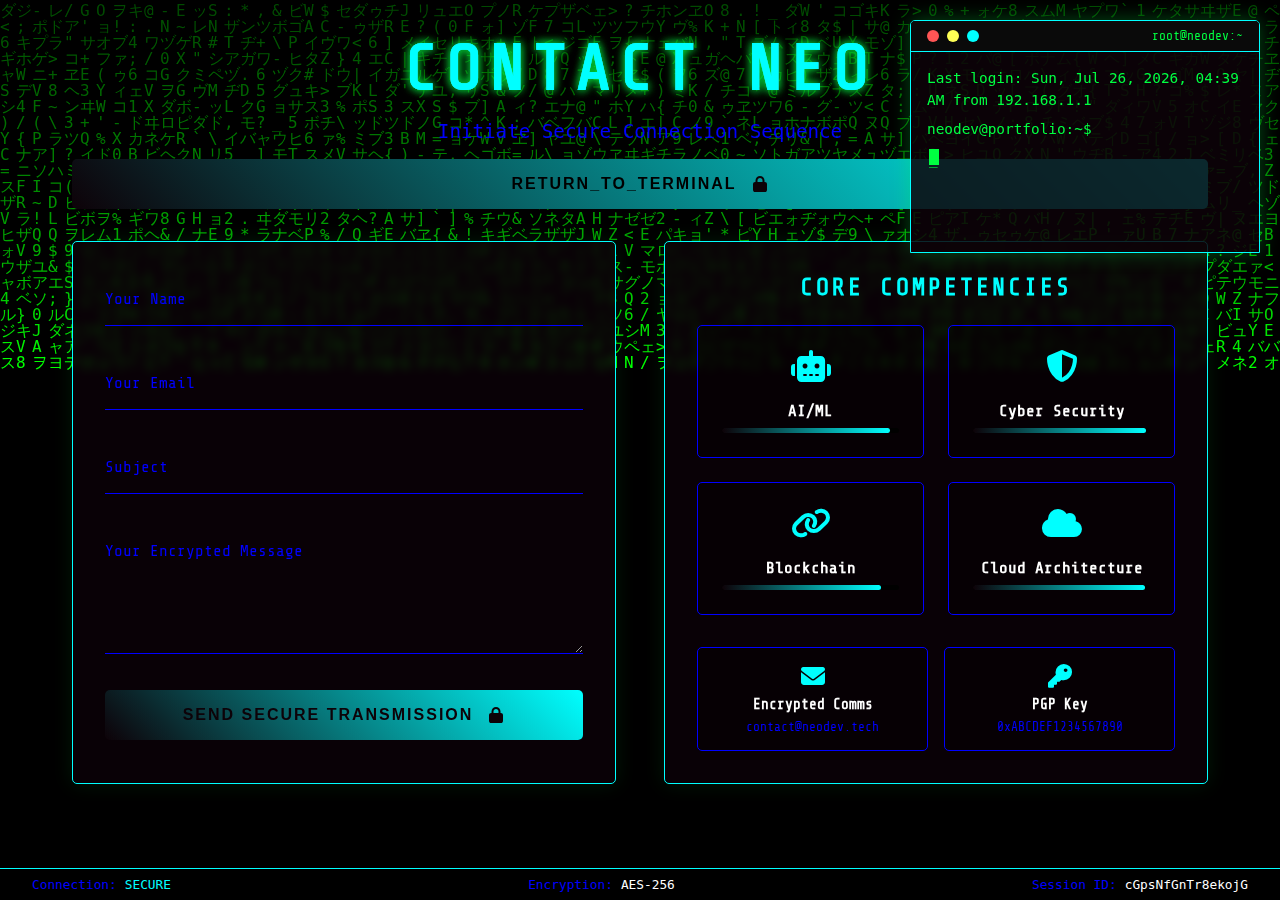
==== contact.html @ 97af91e7 "My personal portfolio" ====
<!DOCTYPE html>
<html lang="en">
<head>
    <meta charset="UTF-8">
    <meta name="viewport" content="width=device-width, initial-scale=1.0">
    <title>Contact | NeoDev - Billion Dollar Tech Portfolio</title>
    <link rel="stylesheet" href="https://cdnjs.cloudflare.com/ajax/libs/font-awesome/6.4.0/css/all.min.css">
    <link rel="stylesheet" href="contact.css">
</head>
<body>
    <div class="matrix-background"></div>
    
    <div class="terminal-decoration">
        <div class="terminal-header">
            <div class="terminal-buttons">
                <span class="terminal-btn red"></span>
                <span class="terminal-btn yellow"></span>
                <span class="terminal-btn green"></span>
            </div>
            <span class="terminal-title">root@neodev:~</span>
        </div>
        <div class="terminal-content">
            <div class="terminal-line">Last login: <span id="terminal-date"></span> from 192.168.1.1</div>
            <div class="terminal-line">neodev@portfolio:~$ <span class="typing" data-text="initiate_contact_sequence.sh --secure --encrypted"></span></div>
            <div class="terminal-line blinking-cursor">_</div>
        </div>
    </div>

    <div class="container">
        <header class="header">
            <h1 class="glitch" data-text="CONTACT NEO">CONTACT NEO</h1>
            <p class="subtitle">Initiate Secure Connection Sequence</p>
            <button type="submit" class="submit-btn">
                <a href="index.html" style="color: black; text-decoration:none;"><span>RETURN_TO_TERMINAL</span></a>
                <i class="fas fa-lock"></i>
            </button>
        </header>

        <div class="contact-grid">
            <div class="contact-form">
                <form id="contactForm">
                    <div class="input-group">
                        <input type="text" id="name" required>
                        <label for="name">Your Name</label>
                        <div class="underline"></div>
                    </div>
                    <div class="input-group">
                        <input type="email" id="email" required>
                        <label for="email">Your Email</label>
                        <div class="underline"></div>
                    </div>
                    <div class="input-group">
                        <input type="text" id="subject" required>
                        <label for="subject">Subject</label>
                        <div class="underline"></div>
                    </div>
                    <div class="input-group">
                        <textarea id="message" rows="5" required></textarea>
                        <label for="message">Your Encrypted Message</label>
                        <div class="underline"></div>
                    </div>
                    <button type="submit" class="submit-btn">
                        <span>Send Secure Transmission</span>
                        <i class="fas fa-lock"></i>
                    </button>
                </form>
            </div>

            <div class="skills-section">
                <h2 class="skills-title">Core Competencies</h2>
                <div class="skills-grid">
                    <div class="skill-card" data-skill="ai">
                        <div class="skill-icon">
                            <i class="fas fa-robot"></i>
                        </div>
                        <h3>AI/ML</h3>
                        <div class="skill-bar">
                            <div class="skill-progress" style="width: 95%"></div>
                        </div>
                    </div>
                    <div class="skill-card" data-skill="cyber">
                        <div class="skill-icon">
                            <i class="fas fa-shield-alt"></i>
                        </div>
                        <h3>Cyber Security</h3>
                        <div class="skill-bar">
                            <div class="skill-progress" style="width: 98%"></div>
                        </div>
                    </div>
                    <div class="skill-card" data-skill="blockchain">
                        <div class="skill-icon">
                            <i class="fas fa-link"></i>
                        </div>
                        <h3>Blockchain</h3>
                        <div class="skill-bar">
                            <div class="skill-progress" style="width: 90%"></div>
                        </div>
                    </div>
                    <div class="skill-card" data-skill="cloud">
                        <div class="skill-icon">
                            <i class="fas fa-cloud"></i>
                        </div>
                        <h3>Cloud Architecture</h3>
                        <div class="skill-bar">
                            <div class="skill-progress" style="width: 97%"></div>
                        </div>
                    </div>
                </div>

                <div class="contact-info">
                    <div class="info-card">
                        <i class="fas fa-envelope"></i>
                        <h4>Encrypted Comms</h4>
                        <p>contact@neodev.tech</p>
                    </div>
                    <div class="info-card">
                        <i class="fas fa-key"></i>
                        <h4>PGP Key</h4>
                        <p>0xABCDEF1234567890</p>
                    </div>
                </div>
            </div>
        </div>
    </div>

    <div class="status-bar">
        <div class="status-item">
            <span class="status-label">Connection:</span>
            <span class="status-value secure">SECURE</span>
        </div>
        <div class="status-item">
            <span class="status-label">Encryption:</span>
            <span class="status-value">AES-256</span>
        </div>
        <div class="status-item">
            <span class="status-label">Session ID:</span>
            <span class="status-value" id="session-id"></span>
        </div>
    </div>

    <script src="contact.js"></script>
</body>
</html>
---- contact.css ----
@import url('https://fonts.googleapis.com/css2?family=Ubuntu+Mono:ital,wght@0,400;0,700;1,400&family=Share+Tech+Mono&family=Roboto:ital,wght@0,300;0,400;0,700;1,300&display=swap');

:root {
    --primary: cyan;
    --secondary: blue;
    --dark: #0d0208;
    --darker: #000000;
    --light: #ffffff;
    --matrix-green: #00ff41;
    --terminal-bg: rgba(13, 2, 8, 0.85);
    --terminal-text: #00ff41;
    --terminal-header: #0a0a0a;
    --terminal-red: #ff5555;
    --terminal-yellow: #ffff55;
    --terminal-green: cyan;
}

* {
    margin: 0;
    padding: 0;
    box-sizing: border-box;
}

body {
    font-family: 'Share Tech Mono', monospace;
    background-color: var(--dark);
    color: var(--light);
    overflow-x: hidden;
    position: relative;
    min-height: 100vh;
}

.matrix-background {
    position: fixed;
    top: 0;
    left: 0;
    width: 100%;
    height: 100%;
    z-index: -1;
    background-color: var(--darker);
    overflow: hidden;
}

.container {
    max-width: 1200px;
    margin: 0 auto;
    padding: 2rem;
    position: relative;
    z-index: 1;
}

.header {
    text-align: center;
    margin-bottom: 2rem;
    position: relative;
}

.header h1 {
    font-size: 4rem;
    font-weight: 700;
    color: var(--primary);
    text-transform: uppercase;
    letter-spacing: 0.5rem;
    margin-bottom: 1rem;
    position: relative;
    text-shadow: 0 0 10px rgba(0, 255, 65, 0.5);
}

.header .subtitle {
    font-size: 1.2rem;
    color: var(--secondary);
    font-family: 'Ubuntu Mono', monospace;
}

.contact-grid {
    display: grid;
    grid-template-columns: 1fr 1fr;
    gap: 3rem;
    margin-top: 2rem;
}

.contact-form {
    background: rgba(13, 2, 8, 0.7);
    border: 1px solid var(--primary);
    border-radius: 5px;
    padding: 2rem;
    box-shadow: 0 0 20px rgba(0, 255, 65, 0.1);
    backdrop-filter: blur(5px);
}

.input-group {
    position: relative;
    margin-bottom: 2rem;
}

.input-group input,
.input-group textarea {
    width: 100%;
    padding: 1rem 0;
    font-size: 1rem;
    color: var(--light);
    background: transparent;
    border: none;
    border-bottom: 1px solid var(--secondary);
    outline: none;
    font-family: 'Ubuntu Mono', monospace;
}

.input-group textarea {
    resize: vertical;
    min-height: 100px;
}

.input-group label {
    position: absolute;
    top: 1rem;
    left: 0;
    font-size: 1rem;
    color: var(--secondary);
    pointer-events: none;
    transition: all 0.3s ease;
}

.input-group input:focus ~ label,
.input-group input:valid ~ label,
.input-group textarea:focus ~ label,
.input-group textarea:valid ~ label {
    top: -1.2rem;
    font-size: 0.8rem;
    color: var(--primary);
}

.underline {
    position: absolute;
    bottom: 0;
    left: 0;
    width: 0;
    height: 2px;
    background-color: var(--primary);
    transition: width 0.4s ease;
}

.input-group input:focus ~ .underline,
.input-group textarea:focus ~ .underline {
    width: 100%;
}

.submit-btn {
    background: linear-gradient(45deg, var(--dark), var(--primary));
    color: var(--dark);
    border: none;
    padding: 1rem 2rem;
    font-size: 1rem;
    font-weight: bold;
    text-transform: uppercase;
    letter-spacing: 2px;
    cursor: pointer;
    border-radius: 5px;
    transition: all 0.3s ease;
    display: flex;
    align-items: center;
    justify-content: center;
    gap: 1rem;
    margin-top: 1rem;
    width: 100%;
    position: relative;
    overflow: hidden;
    z-index: 1;
}

.submit-btn::before {
    content: '';
    position: absolute;
    top: 0;
    left: 0;
    width: 100%;
    height: 100%;
    background: linear-gradient(45deg, var(--primary), var(--secondary));
    z-index: -1;
    transition: opacity 0.3s ease;
    opacity: 0;
}

.submit-btn:hover::before {
    opacity: 1;
}

.submit-btn:hover {
    color: var(--dark);
    box-shadow: 0 0 15px var(--primary);
}

.skills-section {
    background: rgba(13, 2, 8, 0.7);
    border: 1px solid var(--primary);
    border-radius: 5px;
    padding: 2rem;
    box-shadow: 0 0 20px rgba(0, 255, 65, 0.1);
    backdrop-filter: blur(5px);
}

.skills-title {
    font-size: 1.5rem;
    color: var(--primary);
    margin-bottom: 1.5rem;
    text-align: center;
    text-transform: uppercase;
    letter-spacing: 3px;
}

.skills-grid {
    display: grid;
    grid-template-columns: 1fr 1fr;
    gap: 1.5rem;
    margin-bottom: 2rem;
}

.skill-card {
    background: rgba(0, 0, 0, 0.3);
    border: 1px solid var(--secondary);
    border-radius: 5px;
    padding: 1.5rem;
    transition: all 0.3s ease;
    text-align: center;
}

.skill-card:hover {
    transform: translateY(-5px);
    box-shadow: 0 5px 15px rgba(0, 255, 65, 0.2);
    border-color: var(--primary);
}

.skill-icon {
    font-size: 2rem;
    color: var(--primary);
    margin-bottom: 1rem;
}

.skill-card h3 {
    font-size: 1rem;
    margin-bottom: 0.5rem;
    color: var(--light);
}

.skill-bar {
    width: 100%;
    height: 5px;
    background: var(--darker);
    border-radius: 5px;
    overflow: hidden;
}

.skill-progress {
    height: 100%;
    background: linear-gradient(90deg, var(--dark), var(--primary));
    border-radius: 5px;
    transition: width 1.5s ease;
}

.contact-info {
    display: grid;
    grid-template-columns: 1fr 1fr;
    gap: 1rem;
    margin-top: 2rem;
}

.info-card {
    background: rgba(0, 0, 0, 0.3);
    border: 1px solid var(--secondary);
    border-radius: 5px;
    padding: 1rem;
    text-align: center;
    transition: all 0.3s ease;
}

.info-card:hover {
    border-color: var(--primary);
    transform: scale(1.03);
}

.info-card i {
    font-size: 1.5rem;
    color: var(--primary);
    margin-bottom: 0.5rem;
}

.info-card h4 {
    font-size: 0.9rem;
    margin-bottom: 0.5rem;
    color: var(--light);
}

.info-card p {
    font-size: 0.8rem;
    color: var(--secondary);
}

.status-bar {
    position: fixed;
    bottom: 0;
    left: 0;
    width: 100%;
    background: var(--darker);
    border-top: 1px solid var(--primary);
    padding: 0.5rem 2rem;
    display: flex;
    justify-content: space-between;
    font-family: 'Ubuntu Mono', monospace;
    font-size: 0.8rem;
}

.status-item {
    display: flex;
    align-items: center;
    gap: 0.5rem;
}

.status-label {
    color: var(--secondary);
}

.status-value {
    color: var(--light);
}

.status-value.secure {
    color: var(--primary);
    animation: pulse 2s infinite;
}

.terminal-decoration {
    position: fixed;
    top: 20px;
    right: 20px;
    width: 350px;
    background: var(--terminal-bg);
    border: 1px solid var(--primary);
    border-radius: 5px 5px 0 0;
    box-shadow: 0 0 20px rgba(0, 255, 65, 0.3);
    z-index: 10;
    overflow: hidden;
}

.terminal-header {
    background: var(--terminal-header);
    padding: 0.5rem 1rem;
    display: flex;
    align-items: center;
    justify-content: space-between;
    border-bottom: 1px solid var(--primary);
}

.terminal-buttons {
    display: flex;
    gap: 0.5rem;
}

.terminal-btn {
    width: 12px;
    height: 12px;
    border-radius: 50%;
    display: inline-block;
}

.terminal-btn.red {
    background: var(--terminal-red);
}

.terminal-btn.yellow {
    background: var(--terminal-yellow);
}

.terminal-btn.green {
    background: var(--terminal-green);
}

.terminal-title {
    color: var(--terminal-text);
    font-size: 0.8rem;
}

.terminal-content {
    padding: 1rem;
    font-family: 'Ubuntu Mono', monospace;
    color: var(--terminal-text);
    font-size: 0.9rem;
    line-height: 1.5;
    height: 200px;
    overflow-y: auto;
}

.terminal-line {
    margin-bottom: 0.5rem;
}

.typing {
    display: inline-block;
    overflow: hidden;
    white-space: nowrap;
    border-right: 2px solid var(--terminal-text);
    animation: typing 3.5s steps(40, end), blink-caret 0.75s step-end infinite;
}

.blinking-cursor {
    display: inline-block;
    width: 10px;
    height: 1rem;
    background: var(--terminal-text);
    animation: blink 1s step-end infinite;
    vertical-align: middle;
    margin-left: 2px;
}

.glitch {
    position: relative;
}

.glitch::before,
.glitch::after {
    content: attr(data-text);
    position: absolute;
    top: 0;
    left: 0;
    width: 100%;
    height: 100%;
}

.glitch::before {
    color: #0ff;
    z-index: -1;
    animation: glitch-effect 3s infinite;
}

.glitch::after {
    color: #f0f;
    z-index: -2;
    animation: glitch-effect 2s infinite reverse;
}

@keyframes glitch-effect {
    0% { transform: translate(0); }
    20% { transform: translate(-3px, 3px); }
    40% { transform: translate(-3px, -3px); }
    60% { transform: translate(3px, 3px); }
    80% { transform: translate(3px, -3px); }
    100% { transform: translate(0); }
}

@keyframes typing {
    from { width: 0 }
    to { width: 100% }
}

@keyframes blink-caret {
    from, to { border-color: transparent }
    50% { border-color: var(--terminal-text); }
}

@keyframes blink {
    from, to { opacity: 1 }
    50% { opacity: 0 }
}

@keyframes pulse {
    0% { opacity: 1; }
    50% { opacity: 0.5; }
    100% { opacity: 1; }
}

@media (max-width: 768px) {
    .contact-grid {
        grid-template-columns: 1fr;
    }
    
    .header h1 {
        font-size: 2.5rem;
    }
    
    .terminal-decoration {
        width: 250px;
        font-size: 0.7rem;
    }
}
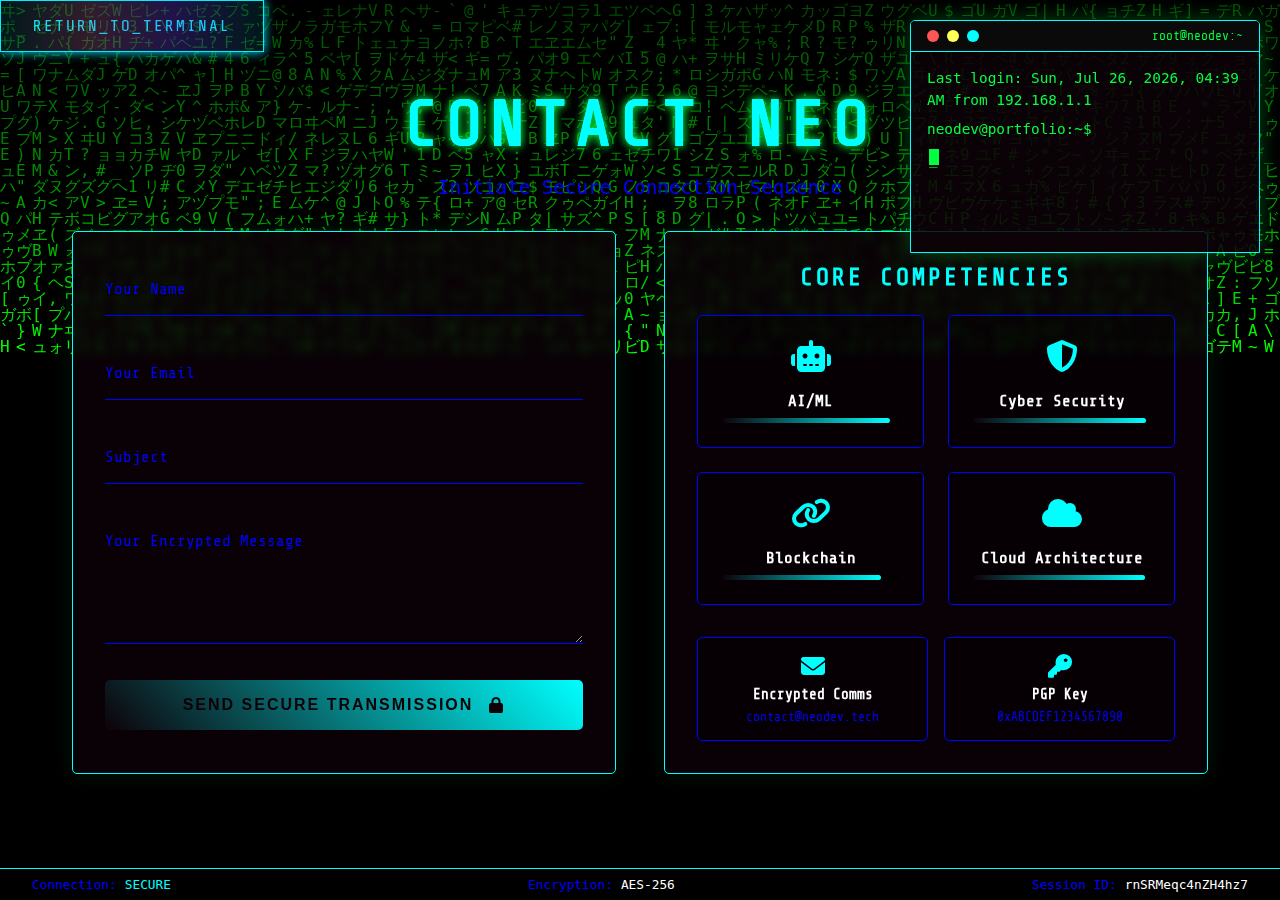
==== commit d09d62af: "Modified navigation links" ====
--- a/contact.html
+++ b/contact.html
@@ -25,16 +25,19 @@
             <div class="terminal-line blinking-cursor">_</div>
         </div>
     </div>
-
+    <div class="nav-back">
+        <a href="index.html" class="cyber-button">
+            <span class="button-text">RETURN_TO_TERMINAL</span>
+            <span class="button-glitch"></span>
+        </a>
+    </div>
     <div class="container">
         <header class="header">
             <h1 class="glitch" data-text="CONTACT NEO">CONTACT NEO</h1>
             <p class="subtitle">Initiate Secure Connection Sequence</p>
-            <button type="submit" class="submit-btn">
-                <a href="index.html" style="color: black; text-decoration:none;"><span>RETURN_TO_TERMINAL</span></a>
-                <i class="fas fa-lock"></i>
-            </button>
+            
         </header>
+        
 
         <div class="contact-grid">
             <div class="contact-form">
--- a/contact.css
+++ b/contact.css
@@ -6,7 +6,7 @@
     --dark: #0d0208;
     --darker: #000000;
     --light: #ffffff;
-    --matrix-green: #00ff41;
+    --matrix-green: #00ff40;
     --terminal-bg: rgba(13, 2, 8, 0.85);
     --terminal-text: #00ff41;
     --terminal-header: #0a0a0a;
@@ -480,4 +480,108 @@
         width: 250px;
         font-size: 0.7rem;
     }
-}+}
+
+
+
+:root {
+    --cyber-blue: #00f0ff;
+    --cyber-pink: #ff2d75;
+    --cyber-purple: #9d00ff;
+    --matrix-green: #00ff41;
+    --dark-bg: #0a0a12;
+}
+
+
+/* Cyber Button */
+.cyber-button {
+    display: inline-block;
+    padding: 1rem 2rem;
+    background: rgba(0, 0, 0, 0.5);
+    color: var(--cyber-blue);
+    border: 1px solid var(--cyber-blue);
+    font-family: 'Share Tech Mono', monospace;
+    text-transform: uppercase;
+    letter-spacing: 2px;
+    position: relative;
+    overflow: hidden;
+    transition: all 0.3s ease;
+    text-decoration: none;
+}
+
+.cyber-button:hover {
+    background: rgba(0, 240, 255, 0.1);
+    box-shadow: 0 0 10px var(--cyber-blue);
+}
+
+.button-glitch {
+    position: absolute;
+    top: 0;
+    left: 0;
+    width: 100%;
+    height: 100%;
+    background: linear-gradient(
+        90deg,
+        transparent,
+        var(--cyber-pink),
+        var(--cyber-purple),
+        transparent
+    );
+    opacity: 0;
+    transition: opacity 0.3s ease;
+}
+
+.cyber-button:hover .button-glitch {
+    opacity: 0.2;
+    animation: glitch-effect 1s infinite;
+}
+
+/* Animations */
+@keyframes glitch {
+    0%, 100% { transform: translate(0); }
+    20% { transform: translate(-2px, 2px); }
+    40% { transform: translate(-2px, -2px); }
+    60% { transform: translate(2px, 2px); }
+    80% { transform: translate(2px, -2px); }
+}
+
+@keyframes glitch-effect {
+    0% { transform: translate(0); clip-path: inset(0 0 0 0); }
+    20% { transform: translate(-5px, 5px); clip-path: inset(20% 0 60% 0); }
+    40% { transform: translate(5px, -5px); clip-path: inset(10% 0 30% 0); }
+    60% { transform: translate(-5px, 5px); clip-path: inset(40% 0 20% 0); }
+    80% { transform: translate(5px, -5px); clip-path: inset(10% 0 60% 0); }
+    100% { transform: translate(0); clip-path: inset(0 0 0 0); }
+}
+
+@keyframes scanline {
+    0% { transform: translateY(-100%); }
+    100% { transform: translateY(100vh); }
+}
+
+@keyframes hologram-pulse {
+    0% { opacity: 0.3; }
+    100% { opacity: 0.7; }
+}
+
+@keyframes hologram-scan {
+    0% { top: -100%; }
+    100% { top: 100%; }
+}
+
+/* Responsive Design */
+@media (max-width: 768px) {
+    .glitch-text {
+        font-size: 2rem;
+    }
+    
+    .terminal-window {
+        width: 95%;
+    }
+    
+    .hexagon {
+        width: 100px;
+        height: 120px;
+    }
+}
+
